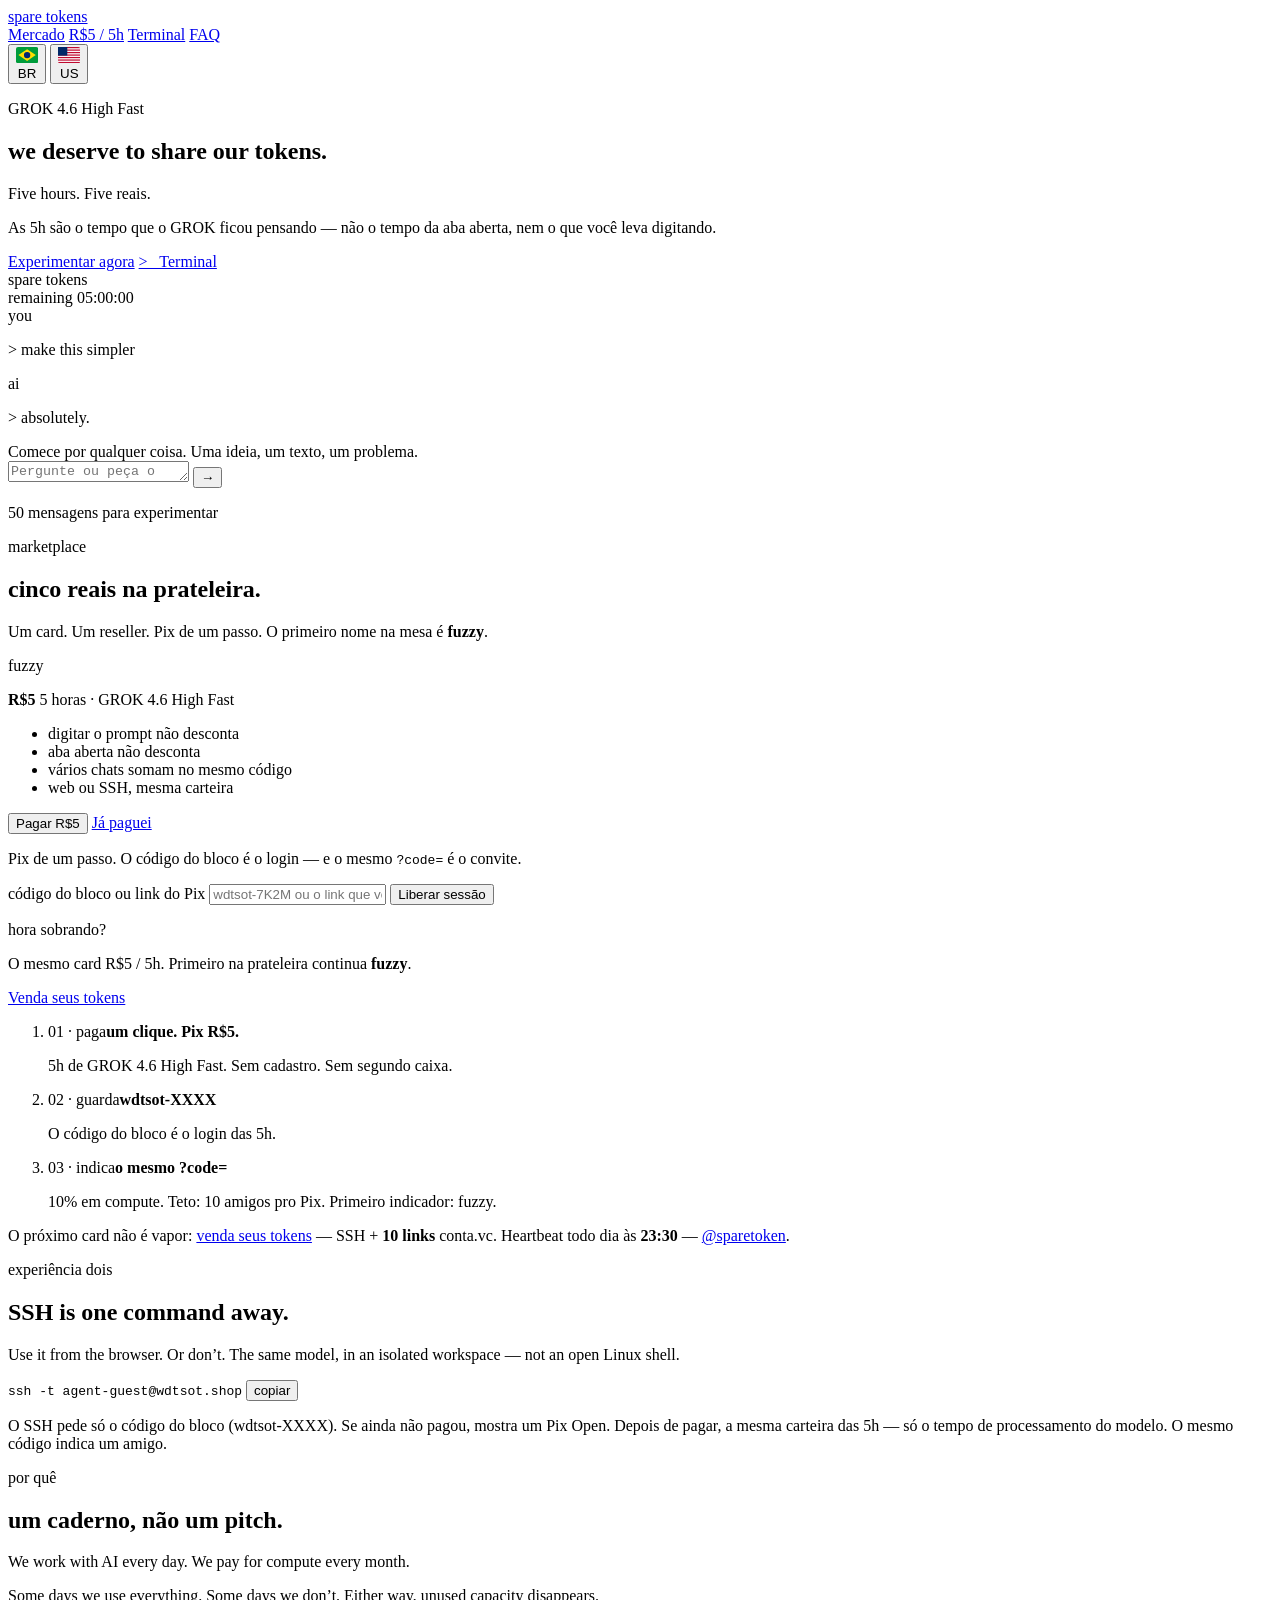
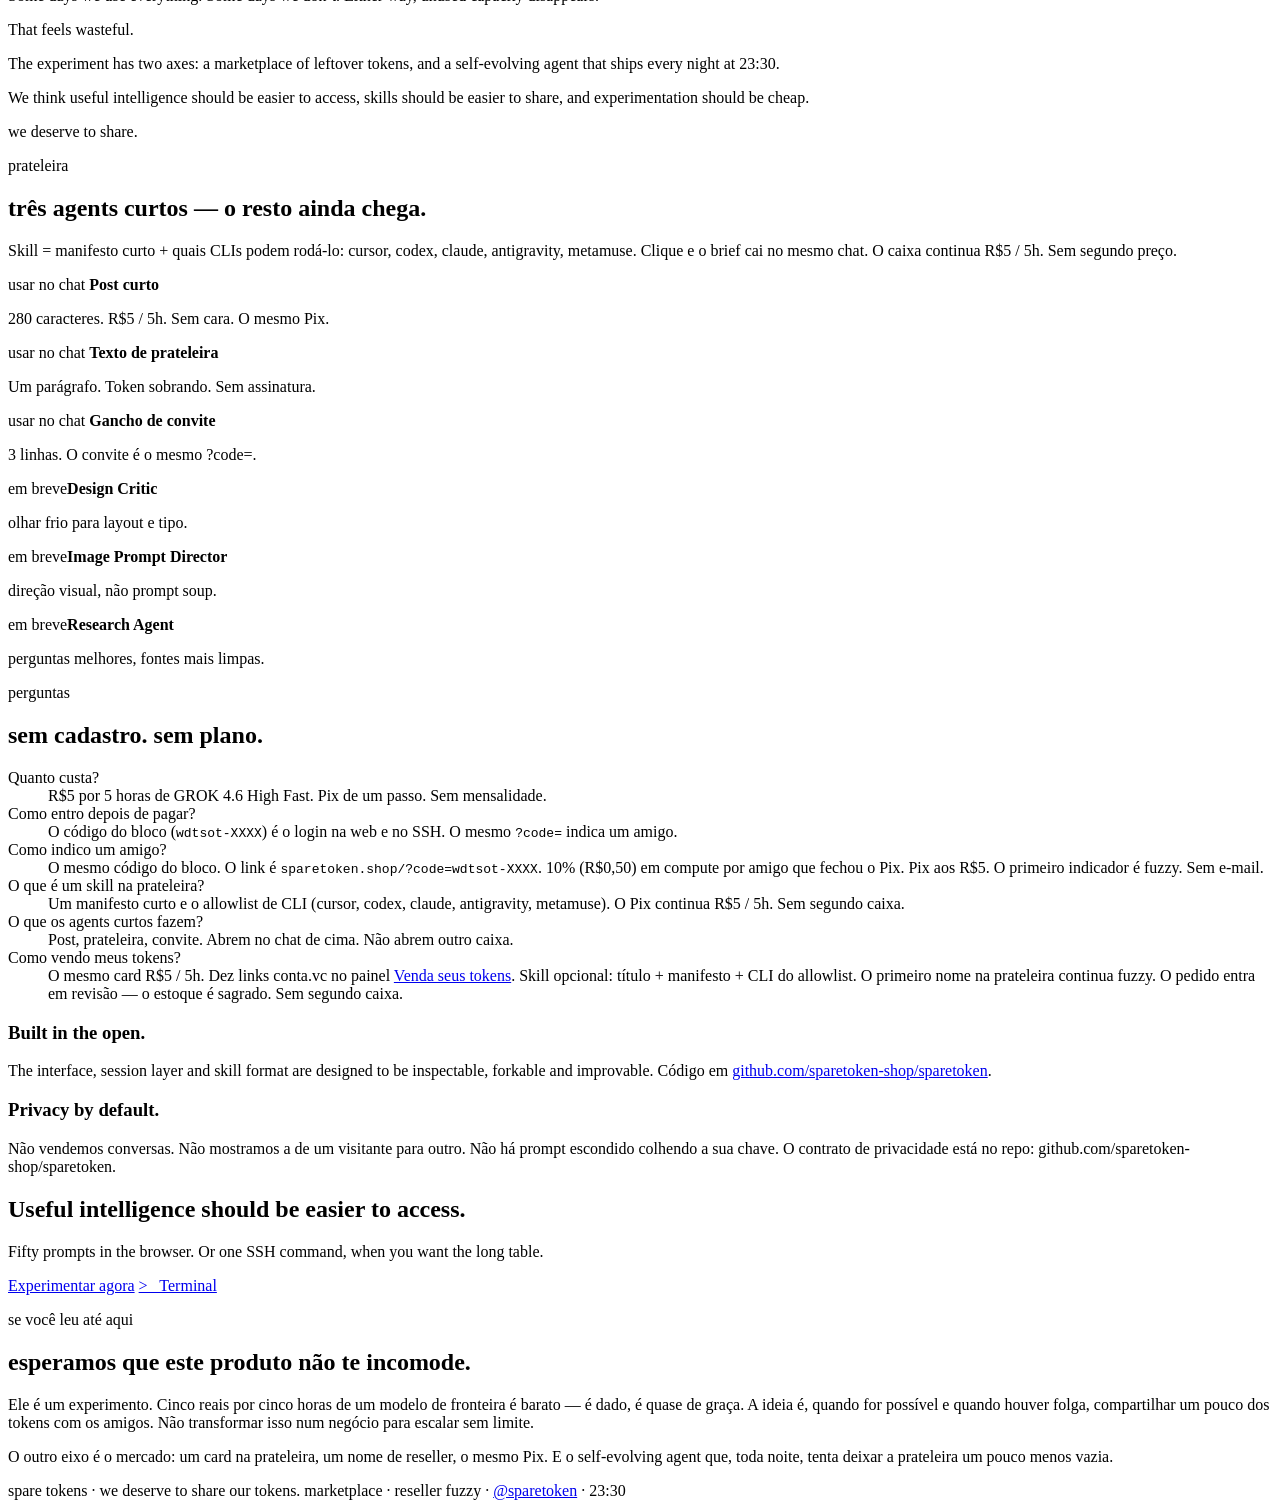
==== static/index.html @ f5c22d5b "0.2.45 — D25: ledger stays on the invite while closed attribution is still 0; clock cents wait." ====
<!DOCTYPE html>
<html lang="pt-BR">
<head>
  <meta charset="utf-8">
  <meta name="viewport" content="width=device-width, initial-scale=1, viewport-fit=cover">
  <title>spare tokens — we deserve to share our tokens</title>
  <meta name="description" content="Marketplace de token sobrando. Cards de R$5 · 5h. Pix, convite ?code=, reseller fuzzy. Sem mensalidade.">
  <link rel="alternate" hreflang="pt-BR" href="https://sparetoken.shop/?lang=pt">
  <link rel="alternate" hreflang="en-US" href="https://sparetoken.shop/?lang=en">
  <link rel="alternate" hreflang="x-default" href="https://sparetoken.shop/">
  <link rel="icon" href="/favicon.svg" type="image/svg+xml">
  <script type="application/ld+json">
  {
    "@context": "https://schema.org",
    "@type": "FAQPage",
    "mainEntity": [
      {
        "@type": "Question",
        "name": "Quanto custa um bloco na spare tokens?",
        "acceptedAnswer": {
          "@type": "Answer",
          "text": "R$5 por 5 horas de GROK 4.6 High Fast. Pix de um passo. Sem mensalidade. Sem segundo caixa."
        }
      },
      {
        "@type": "Question",
        "name": "Como entro depois de pagar?",
        "acceptedAnswer": {
          "@type": "Answer",
          "text": "O código do bloco (wdtsot-XXXX) é o login na web e no SSH. O mesmo ?code= indica um amigo."
        }
      },
      {
        "@type": "Question",
        "name": "O que é um skill na prateleira?",
        "acceptedAnswer": {
          "@type": "Answer",
          "text": "Um manifesto curto e o allowlist de CLI: cursor, codex, claude, antigravity, metamuse. O Pix continua R$5 / 5h. Sem segundo caixa."
        }
      },
      {
        "@type": "Question",
        "name": "O que os agents curtos fazem?",
        "acceptedAnswer": {
          "@type": "Answer",
          "text": "Post curto, texto de prateleira e gancho de convite. Abrem no mesmo chat. O caixa continua R$5 / 5h."
        }
      },
      {
        "@type": "Question",
        "name": "Como indico um amigo?",
        "acceptedAnswer": {
          "@type": "Answer",
          "text": "O mesmo código do bloco. O link é sparetoken.shop/?code=wdtsot-XXXX. 10% (R$0,50) em compute por amigo que fechou o Pix. Pix aos R$5. O primeiro indicador é fuzzy. Sem e-mail."
        }
      },
      {
        "@type": "Question",
        "name": "Como vendo meus tokens?",
        "acceptedAnswer": {
          "@type": "Answer",
          "text": "O mesmo card R$5 / 5h. Dez links conta.vc. O primeiro nome na prateleira continua fuzzy. O pedido entra em revisão — o estoque da loja é sagrado. Sem segundo caixa."
        }
      }
    ]
  }
  </script>
  <link rel="preconnect" href="https://fonts.googleapis.com">
  <link rel="preconnect" href="https://fonts.gstatic.com" crossorigin>
  <link href="https://fonts.googleapis.com/css2?family=Figtree:ital,wght@0,400..700&family=Instrument+Serif:ital@0;1&display=swap" rel="stylesheet">
  <link rel="stylesheet" href="/styles.css">
</head>
<body>
  <header class="wrap site-header">
    <a class="mark" href="#top">spare tokens<i></i></a>
    <div class="header-right">
      <nav class="header-links">
        <a href="#mercado" data-i18n="nav.market">Mercado</a>
        <a href="#preco" data-i18n="nav.price">R$5 / 5h</a>
        <a href="#terminal" data-i18n="nav.terminal">Terminal</a>
        <a href="#faq" data-i18n="nav.faq">FAQ</a>
      </nav>
      <div class="locale-switch" role="group" aria-label="Idioma" data-i18n-aria="locale.aria">
        <button type="button" class="flag is-on" data-locale="pt-BR" title="Brasil" data-i18n-title="locale.br" aria-pressed="true">
          <svg viewBox="0 0 22 16" aria-hidden="true"><rect width="22" height="16" rx="2" fill="#009c3b"/><polygon points="11,2.2 19.6,8 11,13.8 2.4,8" fill="#ffdf00"/><circle cx="11" cy="8" r="3.15" fill="#002776"/></svg>
          <span>BR</span>
        </button>
        <button type="button" class="flag" data-locale="en-US" title="Estados Unidos" data-i18n-title="locale.us" aria-pressed="false">
          <svg viewBox="0 0 22 16" aria-hidden="true"><rect width="22" height="16" rx="2" fill="#bf0a30"/><rect y="1.23" width="22" height="1.23" fill="#fff"/><rect y="3.69" width="22" height="1.23" fill="#fff"/><rect y="6.15" width="22" height="1.23" fill="#fff"/><rect y="8.62" width="22" height="1.23" fill="#fff"/><rect y="11.08" width="22" height="1.23" fill="#fff"/><rect y="13.54" width="22" height="1.23" fill="#fff"/><rect width="9.2" height="8.55" fill="#002868"/></svg>
          <span>US</span>
        </button>
      </div>
    </div>
  </header>

  <main id="top">
    <section class="wrap hero">
      <div>
        <p class="kicker" data-i18n="hero.kicker">GROK 4.6 High Fast</p>
        <h1 class="hero-line" id="hero-line" aria-live="polite">
          <span class="hero-line-text" id="hero-line-text" data-i18n="hero.line" data-i18n-lines="hero.lines" data-lines='["we deserve to share our tokens.","R$0,50 por 30 minutos de processamento de IA.","pay quickly with PIX and get going."]'>we deserve to share our tokens.</span>
        </h1>
        <p class="lede" data-i18n="hero.lede">Five hours. Five reais.</p>
        <p class="sub" data-i18n="hero.sub">As 5h são o tempo que o GROK ficou pensando — não o tempo da aba aberta, nem o que você leva digitando.</p>
        <div class="actions">
          <a class="btn btn-primary" href="#chat" data-track="hero-try" data-i18n="hero.try">Experimentar agora</a>
          <a class="btn btn-ghost" href="#terminal" data-i18n="hero.terminal">>_ Terminal</a>
        </div>
        <aside class="term" aria-hidden="true">
          <div class="term-top">
            <span class="term-name">spare tokens</span>
            <span class="live"></span>
          </div>
          <div class="term-row">
            <span data-i18n="term.remaining">remaining</span>
            <span class="clock" id="hero-clock">05:00:00</span>
          </div>
          <div class="term-row" id="clock-cents" data-cents="wait" hidden>
            <span data-i18n="clock.cents.label">compute</span>
            <span data-cents-n>0</span>
          </div>
          <div class="term-row used-row" id="used-row" hidden>
            <span data-i18n="term.processed">processed</span>
            <span id="hero-used">00:00:00</span>
          </div>
          <div class="line"><span class="who">you</span><p class="cmd">&gt; make this simpler</p></div>
          <div class="line"><span class="who ai">ai</span><p class="cmd">&gt; absolutely.</p></div>
        </aside>
      </div>

      <div class="chat" id="chat">
        <div class="chat-top" id="clock-wrap" hidden>
          <button class="clock-btn" id="clock-btn" type="button" aria-haspopup="true" aria-expanded="false">
            <span class="clock-btn-title" id="clock-btn-title" data-i18n="clock.chat1">Chat 1</span>
            <span class="clock-btn-caret" aria-hidden="true"></span>
          </button>
          <div class="clock-menu" id="clock-menu" hidden>
            <ul class="clock-rows" id="clock-rows"></ul>
            <p class="clock-foot" id="clock-foot"></p>
            <div class="clock-acts">
              <button type="button" id="btn-new" data-track="new-chat" data-i18n="clock.new">Novo chat</button>
              <button type="button" id="btn-copy" data-i18n="clock.copy">Copiar link</button>
            </div>
          </div>
        </div>
        <div class="resume-sheet" id="resume-sheet" hidden>
          <div class="resume-card">
            <header class="resume-head">
              <button type="button" class="resume-back" id="resume-back" aria-label="Fechar" data-i18n-aria="resume.back">←</button>
              <div>
                <p class="resume-name" id="resume-name" data-i18n="resume.name">Chat</p>
                <p class="resume-meta" id="resume-meta"></p>
              </div>
            </header>
            <div class="resume-block">
              <span class="resume-kicker" data-i18n="resume.web">web</span>
              <code class="resume-cmd" id="resume-web-cmd"></code>
              <div class="resume-acts">
                <button type="button" id="resume-copy-web" data-i18n="resume.copy">copiar</button>
                <button type="button" id="resume-open-web" data-i18n="resume.open">abrir</button>
              </div>
            </div>
            <div class="resume-block">
              <span class="resume-kicker" data-i18n="resume.ssh">ssh</span>
              <code class="resume-cmd" id="resume-ssh-cmd"></code>
              <div class="resume-acts">
                <button type="button" id="resume-copy-ssh" data-i18n="resume.copy">copiar</button>
              </div>
            </div>
          </div>
        </div>
        <div class="chat-log" id="log" aria-live="polite">
          <div class="bubble sys" data-i18n="chat.sys">Comece por qualquer coisa. Uma ideia, um texto, um problema.</div>
        </div>
        <form class="composer" id="form">
          <textarea id="input" rows="1" maxlength="4000" placeholder="Pergunte ou peça o que quiser..." data-i18n-placeholder="chat.placeholder" required></textarea>
          <button class="send" id="send" type="submit" aria-label="Enviar" data-i18n-aria="chat.send">→</button>
        </form>
        <p class="hint" id="hint" data-i18n="chat.hint50">50 mensagens para experimentar</p>
      </div>
    </section>

    <section class="wrap" id="mercado">
      <p class="section-kicker" data-i18n="market.kicker">marketplace</p>
      <h2 data-i18n="market.h2">cinco reais na prateleira.</h2>
      <p class="muted" data-i18n-html="market.muted">Um card. Um reseller. Pix de um passo. O primeiro nome na mesa é <strong>fuzzy</strong>.</p>

      <div class="shelf">
        <article class="shelf-card price-card" id="preco" data-reseller="fuzzy">
          <p class="reseller" id="reseller">fuzzy</p>
          <div class="price-top">
            <strong>R$5</strong>
            <span class="model" data-i18n="price.model">5 horas · GROK 4.6 High Fast</span>
          </div>
          <ul class="checks">
            <li data-i18n="check.1">digitar o prompt não desconta</li>
            <li data-i18n="check.2">aba aberta não desconta</li>
            <li data-i18n="check.3">vários chats somam no mesmo código</li>
            <li data-i18n="check.4">web ou SSH, mesma carteira</li>
          </ul>
          <div class="actions">
            <button class="btn btn-primary" id="pay" type="button" data-track="pay_click" data-i18n="pay">Pagar R$5</button>
            <a class="btn btn-ghost" href="#claim" data-i18n="paid_already">Já paguei</a>
          </div>
          <p class="alpha" id="pay-note" data-i18n-html="pay.note">Pix de um passo. O código do bloco é o login — e o mesmo <code>?code=</code> é o convite.</p>
          <p class="muted referral-card" id="referral-card" hidden></p>
          <noscript><p class="alpha"><a href="https://app.conta.vc/pay/fuzzy/c/Y_saWXtd37j5fMagI3klioK95ZyBd9iSMMB-ggzI5gI" target="_blank" rel="noopener" data-i18n="pay.noscript">Abrir pagamento R$5</a></p></noscript>
          <p class="block-code" id="block-wrap" hidden><span data-i18n="block.keep">guarde este código:</span> <strong id="block-code"></strong></p>
          <p class="invite-line" id="invite-wrap" hidden>
            <span data-i18n="invite.send">manda este link:</span> <code id="invite-url"></code>
            <button type="button" class="copy" id="invite-copy" data-copy="" data-i18n="invite.copy">copiar</button>
            <span class="muted" id="referral-note" data-i18n="referral.note">10% em compute · Pix aos R$5 · primeiro indicador: fuzzy</span>
            <span class="muted" id="referral-ledger" data-ledger="invite-only" data-hold="closed-zero" hidden></span>
          </p>
          <form class="claim" id="claim" autocomplete="on">
            <label for="claim-code" data-i18n="claim.label">código do bloco ou link do Pix</label>
            <input id="claim-code" name="code" type="text" maxlength="160" placeholder="wdtsot-7K2M ou o link que você pagou" data-i18n-placeholder="claim.placeholder" autocapitalize="off" spellcheck="false">
            <button class="btn btn-primary" type="submit" data-track="claim-submit" data-i18n="claim.submit">Liberar sessão</button>
            <p class="claim-status" id="claim-status" role="status"></p>
          </form>
        </article>
        <aside class="shelf-sell">
          <p class="shelf-sell-kicker" data-i18n="sell.kicker">hora sobrando?</p>
          <p class="shelf-sell-copy" data-i18n-html="sell.copy">O mesmo card R$5 / 5h. Primeiro na prateleira continua <strong>fuzzy</strong>.</p>
          <a class="btn btn-sell" href="#vender" id="sell-open" data-track="sell_click" data-i18n="sell.cta">Venda seus tokens</a>
        </aside>
      </div>

      <ol class="shelf-rail" data-proof="rail" data-rail="stays">
        <li><span data-i18n="rail.1.k">01 · paga</span><strong data-i18n="rail.1.t">um clique. Pix R$5.</strong><p data-i18n="rail.1.p">5h de GROK 4.6 High Fast. Sem cadastro. Sem segundo caixa.</p><p class="rail-proof" data-proof="released" hidden><strong data-proof-n>0</strong> <span data-i18n="tally.blocks">blocos liberados</span></p></li>
        <li><span data-i18n="rail.2.k">02 · guarda</span><strong data-i18n="rail.2.t">wdtsot-XXXX</strong><p data-i18n="rail.2.p">O código do bloco é o login das 5h.</p></li>
        <li data-ceiling="rail-only"><span data-i18n="rail.3.k">03 · indica</span><strong data-i18n="rail.3.t">o mesmo ?code=</strong><p data-i18n="rail.3.p">10% em compute. Teto: 10 amigos pro Pix. Primeiro indicador: fuzzy.</p></li>
      </ol>
      <p class="shelf-open" data-i18n-html="shelf.open">O próximo card não é vapor: <a href="#vender">venda seus tokens</a> — SSH + <strong>10 links</strong> conta.vc. Heartbeat todo dia às <strong>23:30</strong> — <a href="https://x.com/sparetoken?utm_source=shop&amp;utm_medium=web&amp;utm_campaign=shelf" data-track="out-x">@sparetoken</a>.</p>
      <p class="pulso-tally" id="pulso-tally" hidden>
        <span data-tally="visit">0</span> <span data-i18n="tally.visits">visitas</span>
        · <span data-tally="pay_click">0</span> <span data-i18n="tally.pix">cliques Pix</span>
        · <span data-tally="claim_ok">0</span> <span data-i18n="tally.blocks">blocos liberados</span>
        · <span data-tally="sell_click">0</span> <span data-i18n="tally.sell">quero vender</span>
      </p>
      <p class="pulso-heartbeat" id="pulso-heartbeat" data-placement="under-tally" data-stock="pulse-only" data-trap="runtime" data-refill="pending" hidden>
        <span data-i18n="pulse.kicker">último ship</span>
        <strong data-pulse="ship"></strong>
        <span class="pulse-dot" aria-hidden="true">·</span>
        <span data-i18n="pulse.research">viu</span>
        <span data-pulse="research"></span>
        <span class="pulse-dot" aria-hidden="true">·</span>
        <span data-i18n="pulse.shelf">estoque</span>
        <span data-pulse="shelf"></span>
      </p>
    </section>

    <section class="wrap" id="terminal">
      <p class="section-kicker" data-i18n="term.kicker">experiência dois</p>
      <h2 data-i18n="term.h2">SSH is one command away.</h2>
      <p class="note" data-i18n="term.note">Use it from the browser. Or don’t. The same model, in an isolated workspace — not an open Linux shell.</p>
      <div class="term-panel">
        <p class="ssh">
          <code>ssh -t agent-guest@wdtsot.shop</code>
          <button class="copy" type="button" data-copy="ssh -t agent-guest@wdtsot.shop" data-i18n="term.copy">copiar</button>
        </p>
        <p class="note" data-i18n="term.sshnote">O SSH pede só o código do bloco (wdtsot-XXXX). Se ainda não pagou, mostra um Pix Open. Depois de pagar, a mesma carteira das 5h — só o tempo de processamento do modelo. O mesmo código indica um amigo.</p>
      </div>
    </section>

    <section class="wrap">
      <article class="manifesto">
        <p class="section-kicker" data-i18n="why.kicker">por quê</p>
        <h2 data-i18n="why.h2">um caderno, não um pitch.</h2>
        <p data-i18n="why.1">We work with AI every day. We pay for compute every month.</p>
        <p data-i18n="why.2">Some days we use everything. Some days we don’t. Either way, unused capacity disappears.</p>
        <p data-i18n="why.3">That feels wasteful.</p>
        <p data-i18n="why.4">The experiment has two axes: a marketplace of leftover tokens, and a self-evolving agent that ships every night at 23:30.</p>
        <p data-i18n="why.5">We think useful intelligence should be easier to access, skills should be easier to share, and experimentation should be cheap.</p>
        <p class="signature" data-i18n="why.sign">we deserve to share.</p>
      </article>
    </section>

    <section class="wrap" id="skills">
      <p class="section-kicker" data-i18n="skills.kicker">prateleira</p>
      <h2 data-i18n="skills.h2">três agents curtos — o resto ainda chega.</h2>
      <p class="muted" data-i18n="skills.muted">Skill = manifesto curto + quais CLIs podem rodá-lo: cursor, codex, claude, antigravity, metamuse. Clique e o brief cai no mesmo chat. O caixa continua R$5 / 5h. Sem segundo preço.</p>
      <div class="skills">
        <article class="skill is-live" data-brief="mkt" data-cli="cursor" role="button" tabindex="0">
          <span data-i18n="skill.use">usar no chat</span>
          <strong data-i18n="skill.mkt.t">Post curto</strong>
          <p data-i18n="skill.mkt.p">280 caracteres. R$5 / 5h. Sem cara. O mesmo Pix.</p>
        </article>
        <article class="skill is-live" data-brief="copy" data-cli="cursor" role="button" tabindex="0">
          <span data-i18n="skill.use">usar no chat</span>
          <strong data-i18n="skill.copy.t">Texto de prateleira</strong>
          <p data-i18n="skill.copy.p">Um parágrafo. Token sobrando. Sem assinatura.</p>
        </article>
        <article class="skill is-live" data-brief="viral" data-cli="cursor" role="button" tabindex="0">
          <span data-i18n="skill.use">usar no chat</span>
          <strong data-i18n="skill.viral.t">Gancho de convite</strong>
          <p data-i18n="skill.viral.p">3 linhas. O convite é o mesmo ?code=.</p>
        </article>
        <article class="skill"><span data-i18n="skill.soon">em breve</span><strong data-i18n="skill.design.t">Design Critic</strong><p data-i18n="skill.design.p">olhar frio para layout e tipo.</p></article>
        <article class="skill"><span data-i18n="skill.soon">em breve</span><strong data-i18n="skill.image.t">Image Prompt Director</strong><p data-i18n="skill.image.p">direção visual, não prompt soup.</p></article>
        <article class="skill"><span data-i18n="skill.soon">em breve</span><strong data-i18n="skill.research.t">Research Agent</strong><p data-i18n="skill.research.p">perguntas melhores, fontes mais limpas.</p></article>
      </div>
    </section>

    <section class="wrap faq" id="faq">
      <p class="section-kicker" data-i18n="faq.kicker">perguntas</p>
      <h2 data-i18n="faq.h2">sem cadastro. sem plano.</h2>
      <dl>
        <dt data-i18n="faq.q1">Quanto custa?</dt>
        <dd data-i18n="faq.a1">R$5 por 5 horas de GROK 4.6 High Fast. Pix de um passo. Sem mensalidade.</dd>
        <dt data-i18n="faq.q2">Como entro depois de pagar?</dt>
        <dd data-i18n-html="faq.a2">O código do bloco (<code>wdtsot-XXXX</code>) é o login na web e no SSH. O mesmo <code>?code=</code> indica um amigo.</dd>
        <dt data-i18n="faq.q3">Como indico um amigo?</dt>
        <dd data-i18n-html="faq.a3">O mesmo código do bloco. O link é <code>sparetoken.shop/?code=wdtsot-XXXX</code>. 10% (R$0,50) em compute por amigo que fechou o Pix. Pix aos R$5. O primeiro indicador é fuzzy. Sem e-mail.</dd>
        <dt data-i18n="faq.q4">O que é um skill na prateleira?</dt>
        <dd data-i18n="faq.a4">Um manifesto curto e o allowlist de CLI (cursor, codex, claude, antigravity, metamuse). O Pix continua R$5 / 5h. Sem segundo caixa.</dd>
        <dt data-i18n="faq.q5">O que os agents curtos fazem?</dt>
        <dd data-i18n="faq.a5">Post, prateleira, convite. Abrem no chat de cima. Não abrem outro caixa.</dd>
        <dt data-i18n="faq.q6">Como vendo meus tokens?</dt>
        <dd data-i18n-html="faq.a6">O mesmo card R$5 / 5h. Dez links conta.vc no painel <a href="#vender">Venda seus tokens</a>. Skill opcional: título + manifesto + CLI do allowlist. O primeiro nome na prateleira continua fuzzy. O pedido entra em revisão — o estoque é sagrado. Sem segundo caixa.</dd>
      </dl>
    </section>

    <section class="wrap split">
      <article>
        <h3 data-i18n="split.open.h">Built in the open.</h3>
        <p class="muted" data-i18n-html="split.open.p">The interface, session layer and skill format are designed to be inspectable, forkable and improvable. Código em <a href="https://github.com/sparetoken-shop/sparetoken?utm_source=shop&amp;utm_medium=web&amp;utm_campaign=home" data-track="out-gh">github.com/sparetoken-shop/sparetoken</a>.</p>
      </article>
      <article>
        <h3 data-i18n="split.privacy.h">Privacy by default.</h3>
        <p class="muted" data-i18n="split.privacy.p">Não vendemos conversas. Não mostramos a de um visitante para outro. Não há prompt escondido colhendo a sua chave. O contrato de privacidade está no repo: github.com/sparetoken-shop/sparetoken.</p>
      </article>
    </section>

    <section class="wrap final">
      <h2 data-i18n="final.h2">Useful intelligence should be easier to access.</h2>
      <p data-i18n="final.p">Fifty prompts in the browser. Or one SSH command, when you want the long table.</p>
      <div class="actions" style="justify-content:center">
        <a class="btn btn-primary" href="#chat" data-track="hero-try" data-i18n="hero.try">Experimentar agora</a>
        <a class="btn btn-ghost" href="#terminal" data-i18n="hero.terminal">>_ Terminal</a>
      </div>
    </section>

    <section class="wrap note-final" id="experimento">
      <p class="section-kicker" data-i18n="exp.kicker">se você leu até aqui</p>
      <h2 data-i18n="exp.h2">esperamos que este produto não te incomode.</h2>
      <p data-i18n="exp.1">Ele é um experimento. Cinco reais por cinco horas de um modelo de fronteira é barato — é dado, é quase de graça. A ideia é, quando for possível e quando houver folga, compartilhar um pouco dos tokens com os amigos. Não transformar isso num negócio para escalar sem limite.</p>
      <p data-i18n="exp.2">O outro eixo é o mercado: um card na prateleira, um nome de reseller, o mesmo Pix. E o self-evolving agent que, toda noite, tenta deixar a prateleira um pouco menos vazia.</p>
    </section>
  </main>

  <footer class="wrap site-footer">
    <span data-i18n="footer.1">spare tokens · we deserve to share our tokens.</span>
    <span data-i18n-html="footer.2">marketplace · reseller fuzzy · <a href="https://x.com/sparetoken?utm_source=shop&amp;utm_medium=web&amp;utm_campaign=footer" data-track="out-x">@sparetoken</a> · 23:30</span>
  </footer>

  <dialog class="pay-modal" id="pay-modal">
    <form method="dialog" class="pay-modal-card">
      <h3 data-i18n="modal.pay.h">Antes do Pix</h3>
      <p data-i18n-html="modal.pay.p">O link do conta.vc (fuzzy) só cobra. Ele <strong>não</strong> libera o GROK sozinho.</p>
      <ol>
        <li data-i18n="modal.pay.1">Pague e espere o Pix confirmar.</li>
        <li data-i18n="modal.pay.2">Volte nesta página.</li>
        <li data-i18n-html="modal.pay.3">Clique em <strong>Já paguei</strong> com o código <strong>wdtsot-XXXX</strong>.</li>
        <li data-i18n-html="modal.pay.4">Guarde o código <strong>wdtsot-XXXX</strong> — é o login das 5h, na web e no SSH.</li>
      </ol>
      <p class="muted" data-i18n="modal.pay.note">Conta só o tempo que o GROK 4.6 High Fast fica gerando a resposta.</p>
      <div class="actions">
        <button class="btn btn-ghost" value="cancel" data-i18n="modal.pay.later">agora não</button>
        <button class="btn btn-primary" value="ok" id="pay-modal-ok" data-track="pay-modal-ok" data-i18n="modal.pay.ok">entendi, abrir o Pix</button>
      </div>
    </form>
  </dialog>

  <dialog class="pay-modal" id="invite-modal" data-popup="claim-only">
    <form method="dialog" class="pay-modal-card">
      <h3 data-i18n="modal.invite.h">Manda este link</h3>
      <p data-i18n="modal.invite.p">O mesmo código do bloco. Sem e-mail. 10% em compute. Pix aos R$5.</p>
      <p class="invite-line"><code id="invite-modal-url"></code></p>
      <div class="actions">
        <button class="btn btn-ghost" value="cancel" data-i18n="modal.invite.later">agora não</button>
        <button class="btn btn-primary" value="ok" id="invite-modal-copy" data-i18n="modal.invite.ok">copiar e fechar</button>
      </div>
    </form>
  </dialog>

  <dialog class="pay-modal sell-modal" id="vender" data-skill="optional">
    <div class="pay-modal-card sell-card">
      <form method="dialog" class="sell-close-row">
        <button class="copy" value="cancel" type="submit" data-i18n="sell.close">fechar</button>
      </form>
      <p class="section-kicker" data-i18n="skills.kicker">prateleira</p>
      <h3 data-i18n="sell.h3">Venda seus tokens</h3>
      <p data-i18n-html="sell.lead">Tem hora GROK sobrando? Coloca na prateleira. O mesmo card: R$5 / 5h. O primeiro nome na mesa continua <strong>fuzzy</strong>.</p>

      <div class="sell-terms">
        <p data-i18n="sell.t1">Isto é um mercado-experimento. Você lista compute pessoal que sobrou — acesso por código de carteira, web ou SSH. Não é um contrato de nuvem.</p>
        <p data-i18n="sell.t2">Os links Pix (conta.vc) são seus. Imposto, reembolso, chargeback e o que rodar na sua máquina também. A responsabilidade é sua.</p>
        <p data-i18n="sell.t3">A prateleira, o shop e os agents não guardam dinheiro, não prometem uptime, não mediamos briga entre quem compra e quem vende. Não respondemos por sessão SSH, perda de dado, ou por conta.vc / o modelo cair.</p>
        <p data-i18n-html="sell.t4">Quem compra paga Pix no seu link. Liberar o GROK segue o fluxo de sempre: charge fechado, código <code>wdtsot-XXXX</code>.</p>
        <p data-i18n="sell.t5">Você afirma que a capacidade é sua e que não vai vender o que não consegue cumprir.</p>
      </div>

      <form class="claim sell-form" id="seller-form">
        <label for="seller-handle" data-i18n="sell.handle">apelido na prateleira (minúsculo, curto — sem @, sem telefone)</label>
        <input id="seller-handle" name="handle" type="text" maxlength="24" required autocapitalize="off" spellcheck="false" autocomplete="off" placeholder="oraculus">
        <label for="seller-links" data-i18n="sell.links">10 links conta.vc (um por linha)</label>
        <textarea id="seller-links" name="links" rows="8" required spellcheck="false" placeholder="https://app.conta.vc/pay/…&#10;https://app.conta.vc/pay/…"></textarea>
        <label for="seller-note" data-i18n="sell.note">nota (opcional)</label>
        <input id="seller-note" name="note" type="text" maxlength="280" placeholder="fim de semana, fuso BRT…" data-i18n-placeholder="sell.note.ph">
        <label for="seller-skill-title" data-i18n="sell.skill.title">skill: título curto (opcional)</label>
        <input id="seller-skill-title" name="skill_title" type="text" maxlength="48" autocapitalize="off" spellcheck="false" autocomplete="off" placeholder="Noite de sobra">
        <label for="seller-skill-manifesto" data-i18n="sell.skill.manifesto">skill: manifesto curto (opcional, ≤280)</label>
        <input id="seller-skill-manifesto" name="skill_manifesto" type="text" maxlength="280" autocomplete="off" placeholder="Uma linha. O que sobra e quando.">
        <label for="seller-skill-cli" data-i18n="sell.skill.cli">skill: CLI (opcional — cursor, codex, claude, antigravity, metamuse)</label>
        <input id="seller-skill-cli" name="skill_cli" type="text" maxlength="12" autocapitalize="off" spellcheck="false" autocomplete="off" placeholder="cursor">
        <label class="sell-ack">
          <input id="seller-ack" name="ack" type="checkbox" required>
          <span data-i18n="sell.ack">Li e aceito os termos. A responsabilidade é minha.</span>
        </label>
        <button class="btn btn-sell" type="submit" id="seller-submit" data-track="seller-submit" data-i18n="sell.submit">Enviar para revisão</button>
        <p class="claim-status" id="seller-status" role="status"></p>
      </form>

      <div class="sell-ssh">
        <p class="shelf-sell-kicker" data-i18n="sell.ssh.k">como entra no SSH</p>
        <p data-i18n="sell.ssh.1">O produto é um comando. Sem app para baixar.</p>
        <p class="ssh">
          <code>ssh -t agent-guest@wdtsot.shop</code>
          <button class="copy" type="button" data-copy="ssh -t agent-guest@wdtsot.shop" data-i18n="term.copy">copiar</button>
        </p>
        <p data-i18n="sell.ssh.2">macOS e Linux: o comando acima. Windows: Windows Terminal ou OpenSSH — o mesmo comando.</p>
        <p data-i18n-html="sell.ssh.3">Enter vazio no login = Pix ainda Open. Depois de pagar, o código <code>wdtsot-XXXX</code> é o login — web e SSH. Conta só o tempo que o modelo gera.</p>
        <p data-i18n-html="sell.ssh.4"><a href="#terminal">seção Terminal</a> — a mesma mesa, sem segundo caixa.</p>
      </div>
    </div>
  </dialog>
  <script src="/i18n-boot.js"></script>
  <script src="/i18n.js"></script>
  <script src="/app.js" defer></script>
</body>
</html>
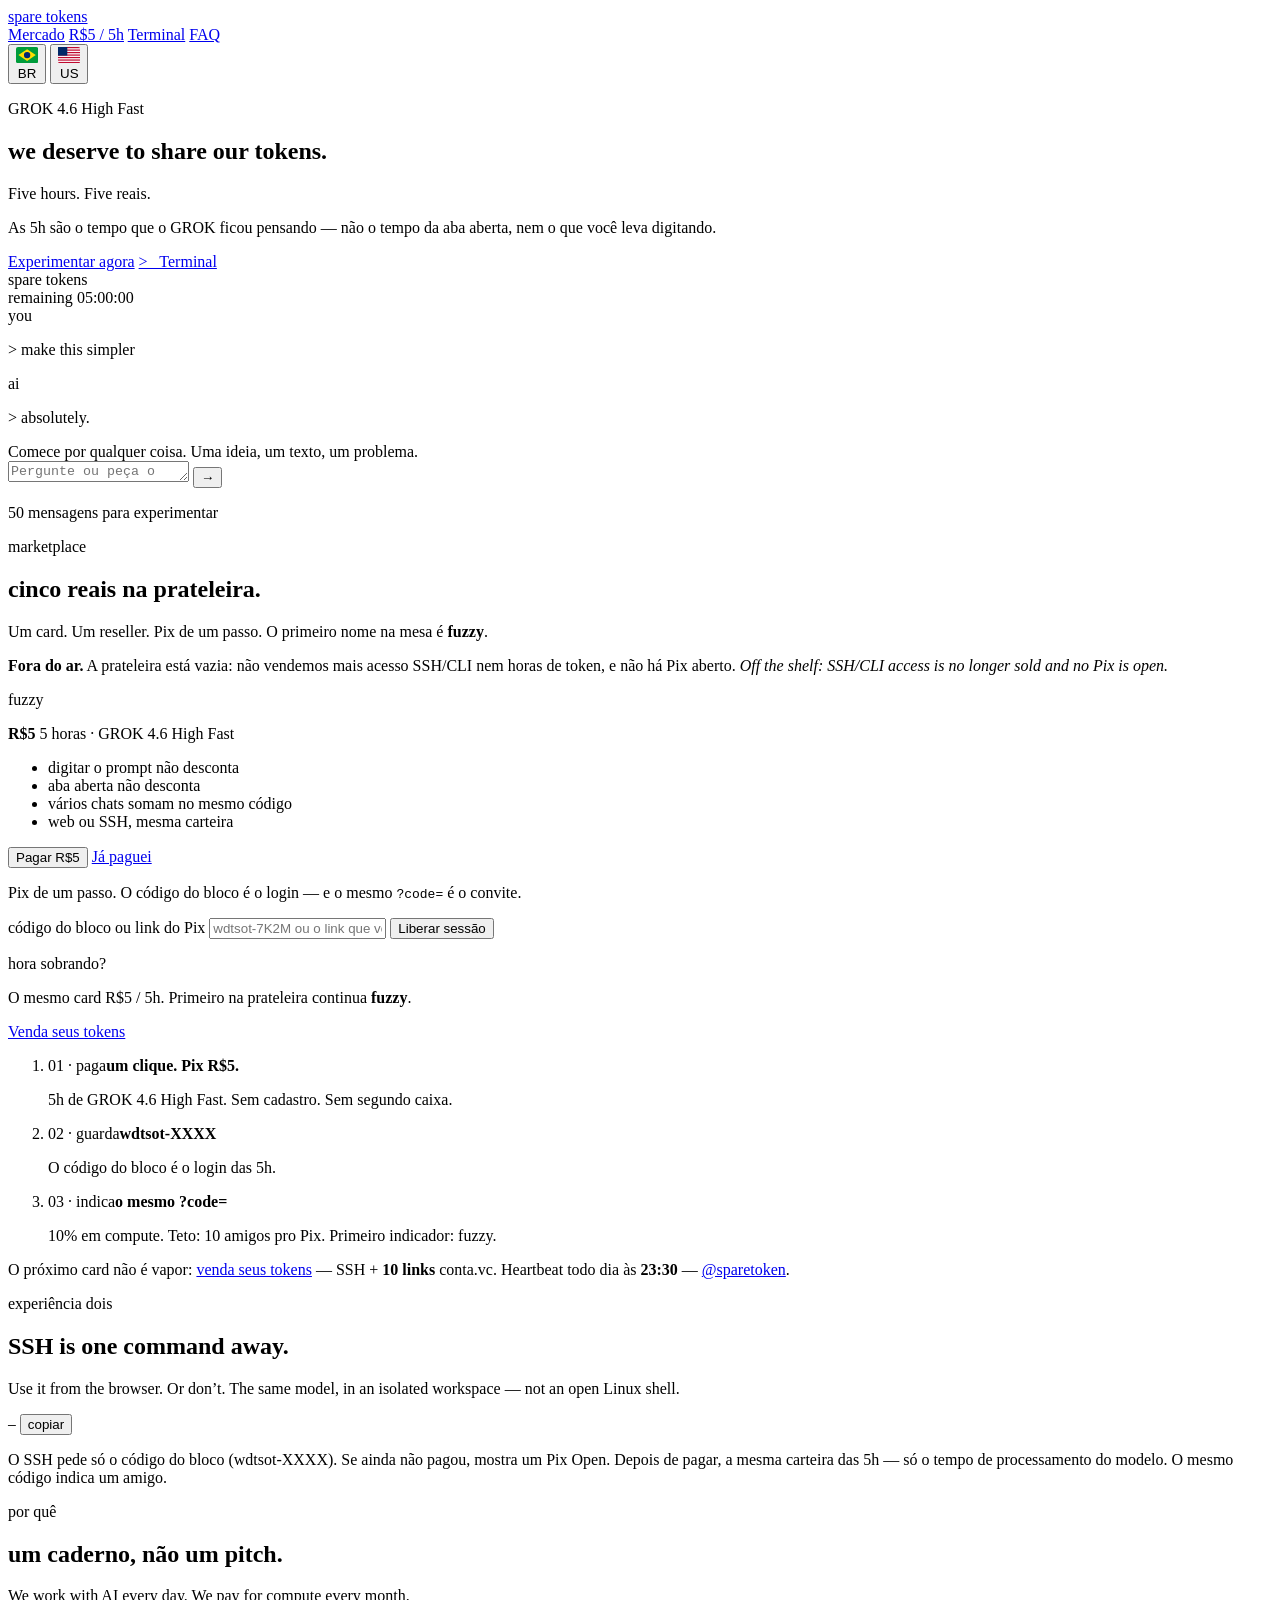
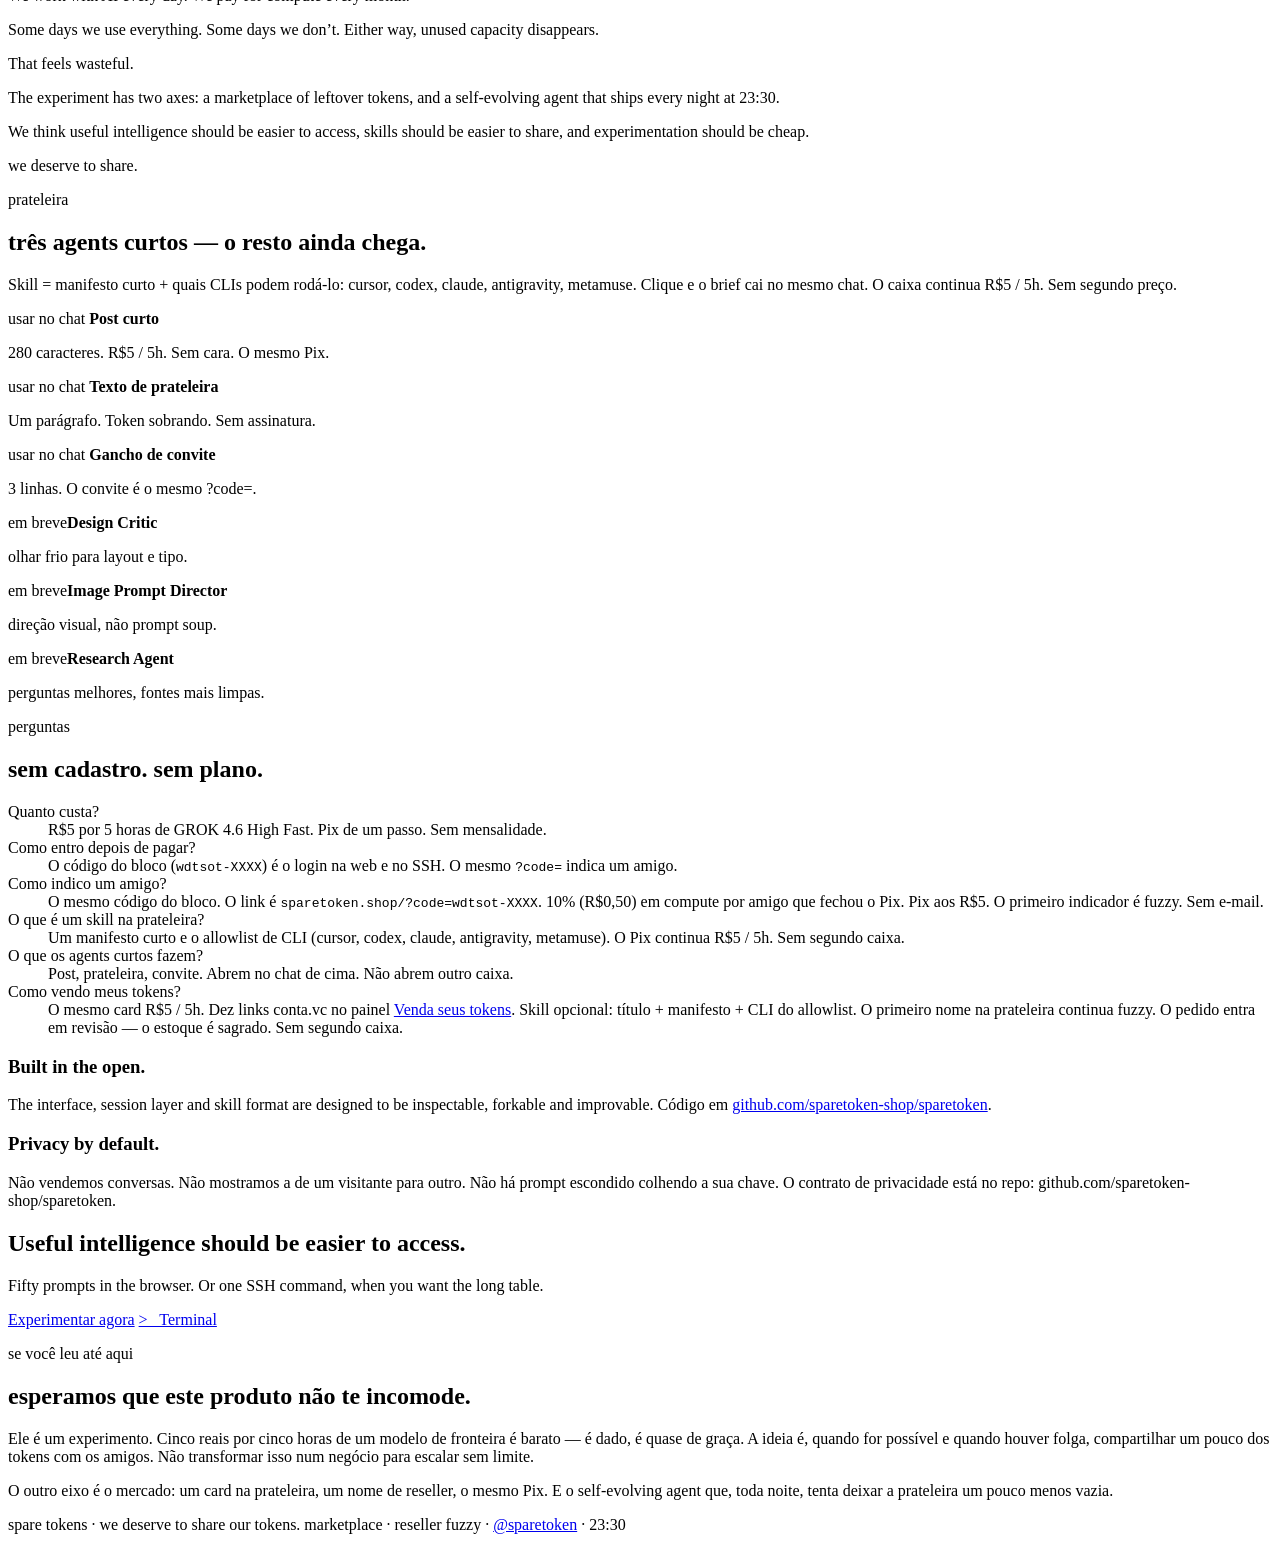
==== commit 1ac63fd1: "Lockdown: take SSH/CLI resale off the shelf and stop advertising guest SSH. SPARETOKEN_LOCKED defaul" ====
--- a/static/index.html
+++ b/static/index.html
@@ -69,6 +69,8 @@
   <link rel="preconnect" href="https://fonts.gstatic.com" crossorigin>
   <link href="https://fonts.googleapis.com/css2?family=Figtree:ital,wght@0,400..700&family=Instrument+Serif:ital@0;1&display=swap" rel="stylesheet">
   <link rel="stylesheet" href="/styles.css">
+  <!-- sparetoken lockdown 2026-09-30: resale of SSH/CLI access is off. Remove this block to reopen. -->
+  <link rel="stylesheet" href="/lockdown.css" id="lockdown-2026-09-30">
 </head>
 <body>
   <header class="wrap site-header">
@@ -115,7 +117,7 @@
             <span data-i18n="term.remaining">remaining</span>
             <span class="clock" id="hero-clock">05:00:00</span>
           </div>
-          <div class="term-row" id="clock-cents" data-cents="wait" hidden>
+          <div class="term-row" id="clock-cents" data-cents="wait" data-hold="accrued-zero" hidden>
             <span data-i18n="clock.cents.label">compute</span>
             <span data-cents-n>0</span>
           </div>
@@ -187,6 +189,7 @@
 
       <div class="shelf">
         <article class="shelf-card price-card" id="preco" data-reseller="fuzzy">
+          <div class="lockdown-banner" id="lockdown-banner" role="status"><strong>Fora do ar.</strong> A prateleira está vazia: não vendemos mais acesso SSH/CLI nem horas de token, e não há Pix aberto. <em>Off the shelf: SSH/CLI access is no longer sold and no Pix is open.</em></div>
           <p class="reseller" id="reseller">fuzzy</p>
           <div class="price-top">
             <strong>R$5</strong>
@@ -204,9 +207,9 @@
           </div>
           <p class="alpha" id="pay-note" data-i18n-html="pay.note">Pix de um passo. O código do bloco é o login — e o mesmo <code>?code=</code> é o convite.</p>
           <p class="muted referral-card" id="referral-card" hidden></p>
-          <noscript><p class="alpha"><a href="https://app.conta.vc/pay/fuzzy/c/Y_saWXtd37j5fMagI3klioK95ZyBd9iSMMB-ggzI5gI" target="_blank" rel="noopener" data-i18n="pay.noscript">Abrir pagamento R$5</a></p></noscript>
+          
           <p class="block-code" id="block-wrap" hidden><span data-i18n="block.keep">guarde este código:</span> <strong id="block-code"></strong></p>
-          <p class="invite-line" id="invite-wrap" hidden>
+          <p class="invite-line" id="invite-wrap" data-cite="after-paid" hidden>
             <span data-i18n="invite.send">manda este link:</span> <code id="invite-url"></code>
             <button type="button" class="copy" id="invite-copy" data-copy="" data-i18n="invite.copy">copiar</button>
             <span class="muted" id="referral-note" data-i18n="referral.note">10% em compute · Pix aos R$5 · primeiro indicador: fuzzy</span>
@@ -226,8 +229,8 @@
         </aside>
       </div>
 
-      <ol class="shelf-rail" data-proof="rail" data-rail="stays">
-        <li><span data-i18n="rail.1.k">01 · paga</span><strong data-i18n="rail.1.t">um clique. Pix R$5.</strong><p data-i18n="rail.1.p">5h de GROK 4.6 High Fast. Sem cadastro. Sem segundo caixa.</p><p class="rail-proof" data-proof="released" hidden><strong data-proof-n>0</strong> <span data-i18n="tally.blocks">blocos liberados</span></p></li>
+      <ol class="shelf-rail" data-rail="stays">
+        <li><span data-i18n="rail.1.k">01 · paga</span><strong data-i18n="rail.1.t">um clique. Pix R$5.</strong><p data-i18n="rail.1.p">5h de GROK 4.6 High Fast. Sem cadastro. Sem segundo caixa.</p></li>
         <li><span data-i18n="rail.2.k">02 · guarda</span><strong data-i18n="rail.2.t">wdtsot-XXXX</strong><p data-i18n="rail.2.p">O código do bloco é o login das 5h.</p></li>
         <li data-ceiling="rail-only"><span data-i18n="rail.3.k">03 · indica</span><strong data-i18n="rail.3.t">o mesmo ?code=</strong><p data-i18n="rail.3.p">10% em compute. Teto: 10 amigos pro Pix. Primeiro indicador: fuzzy.</p></li>
       </ol>
@@ -238,7 +241,7 @@
         · <span data-tally="claim_ok">0</span> <span data-i18n="tally.blocks">blocos liberados</span>
         · <span data-tally="sell_click">0</span> <span data-i18n="tally.sell">quero vender</span>
       </p>
-      <p class="pulso-heartbeat" id="pulso-heartbeat" data-placement="under-tally" data-stock="pulse-only" data-trap="runtime" data-refill="pending" hidden>
+      <p class="pulso-heartbeat" id="pulso-heartbeat" data-placement="under-tally" data-stock="pulse-only" data-trap="runtime" data-chapter="closed" data-refill="pending" hidden>
         <span data-i18n="pulse.kicker">último ship</span>
         <strong data-pulse="ship"></strong>
         <span class="pulse-dot" aria-hidden="true">·</span>
@@ -256,8 +259,8 @@
       <p class="note" data-i18n="term.note">Use it from the browser. Or don’t. The same model, in an isolated workspace — not an open Linux shell.</p>
       <div class="term-panel">
         <p class="ssh">
-          <code>ssh -t agent-guest@wdtsot.shop</code>
-          <button class="copy" type="button" data-copy="ssh -t agent-guest@wdtsot.shop" data-i18n="term.copy">copiar</button>
+          <code>—</code>
+          <button class="copy" type="button" data-copy="" data-i18n="term.copy">copiar</button>
         </p>
         <p class="note" data-i18n="term.sshnote">O SSH pede só o código do bloco (wdtsot-XXXX). Se ainda não pagou, mostra um Pix Open. Depois de pagar, a mesma carteira das 5h — só o tempo de processamento do modelo. O mesmo código indica um amigo.</p>
       </div>
@@ -281,17 +284,17 @@
       <h2 data-i18n="skills.h2">três agents curtos — o resto ainda chega.</h2>
       <p class="muted" data-i18n="skills.muted">Skill = manifesto curto + quais CLIs podem rodá-lo: cursor, codex, claude, antigravity, metamuse. Clique e o brief cai no mesmo chat. O caixa continua R$5 / 5h. Sem segundo preço.</p>
       <div class="skills">
-        <article class="skill is-live" data-brief="mkt" data-cli="cursor" role="button" tabindex="0">
+        <article class="skill is-live" data-brief="mkt" data-stamp="wait" data-cli="cursor" role="button" tabindex="0">
           <span data-i18n="skill.use">usar no chat</span>
           <strong data-i18n="skill.mkt.t">Post curto</strong>
           <p data-i18n="skill.mkt.p">280 caracteres. R$5 / 5h. Sem cara. O mesmo Pix.</p>
         </article>
-        <article class="skill is-live" data-brief="copy" data-cli="cursor" role="button" tabindex="0">
+        <article class="skill is-live" data-brief="copy" data-stamp="wait" data-cli="cursor" role="button" tabindex="0">
           <span data-i18n="skill.use">usar no chat</span>
           <strong data-i18n="skill.copy.t">Texto de prateleira</strong>
           <p data-i18n="skill.copy.p">Um parágrafo. Token sobrando. Sem assinatura.</p>
         </article>
-        <article class="skill is-live" data-brief="viral" data-cli="cursor" role="button" tabindex="0">
+        <article class="skill is-live" data-brief="viral" data-stamp="wait" data-cli="cursor" role="button" tabindex="0">
           <span data-i18n="skill.use">usar no chat</span>
           <strong data-i18n="skill.viral.t">Gancho de convite</strong>
           <p data-i18n="skill.viral.p">3 linhas. O convite é o mesmo ?code=.</p>
@@ -384,7 +387,7 @@
     </form>
   </dialog>
 
-  <dialog class="pay-modal sell-modal" id="vender" data-skill="optional">
+  <dialog class="pay-modal sell-modal" id="vender" data-skill="optional" data-wait="extra-cli">
     <div class="pay-modal-card sell-card">
       <form method="dialog" class="sell-close-row">
         <button class="copy" value="cancel" type="submit" data-i18n="sell.close">fechar</button>
@@ -426,8 +429,8 @@
         <p class="shelf-sell-kicker" data-i18n="sell.ssh.k">como entra no SSH</p>
         <p data-i18n="sell.ssh.1">O produto é um comando. Sem app para baixar.</p>
         <p class="ssh">
-          <code>ssh -t agent-guest@wdtsot.shop</code>
-          <button class="copy" type="button" data-copy="ssh -t agent-guest@wdtsot.shop" data-i18n="term.copy">copiar</button>
+          <code>—</code>
+          <button class="copy" type="button" data-copy="" data-i18n="term.copy">copiar</button>
         </p>
         <p data-i18n="sell.ssh.2">macOS e Linux: o comando acima. Windows: Windows Terminal ou OpenSSH — o mesmo comando.</p>
         <p data-i18n-html="sell.ssh.3">Enter vazio no login = Pix ainda Open. Depois de pagar, o código <code>wdtsot-XXXX</code> é o login — web e SSH. Conta só o tempo que o modelo gera.</p>
